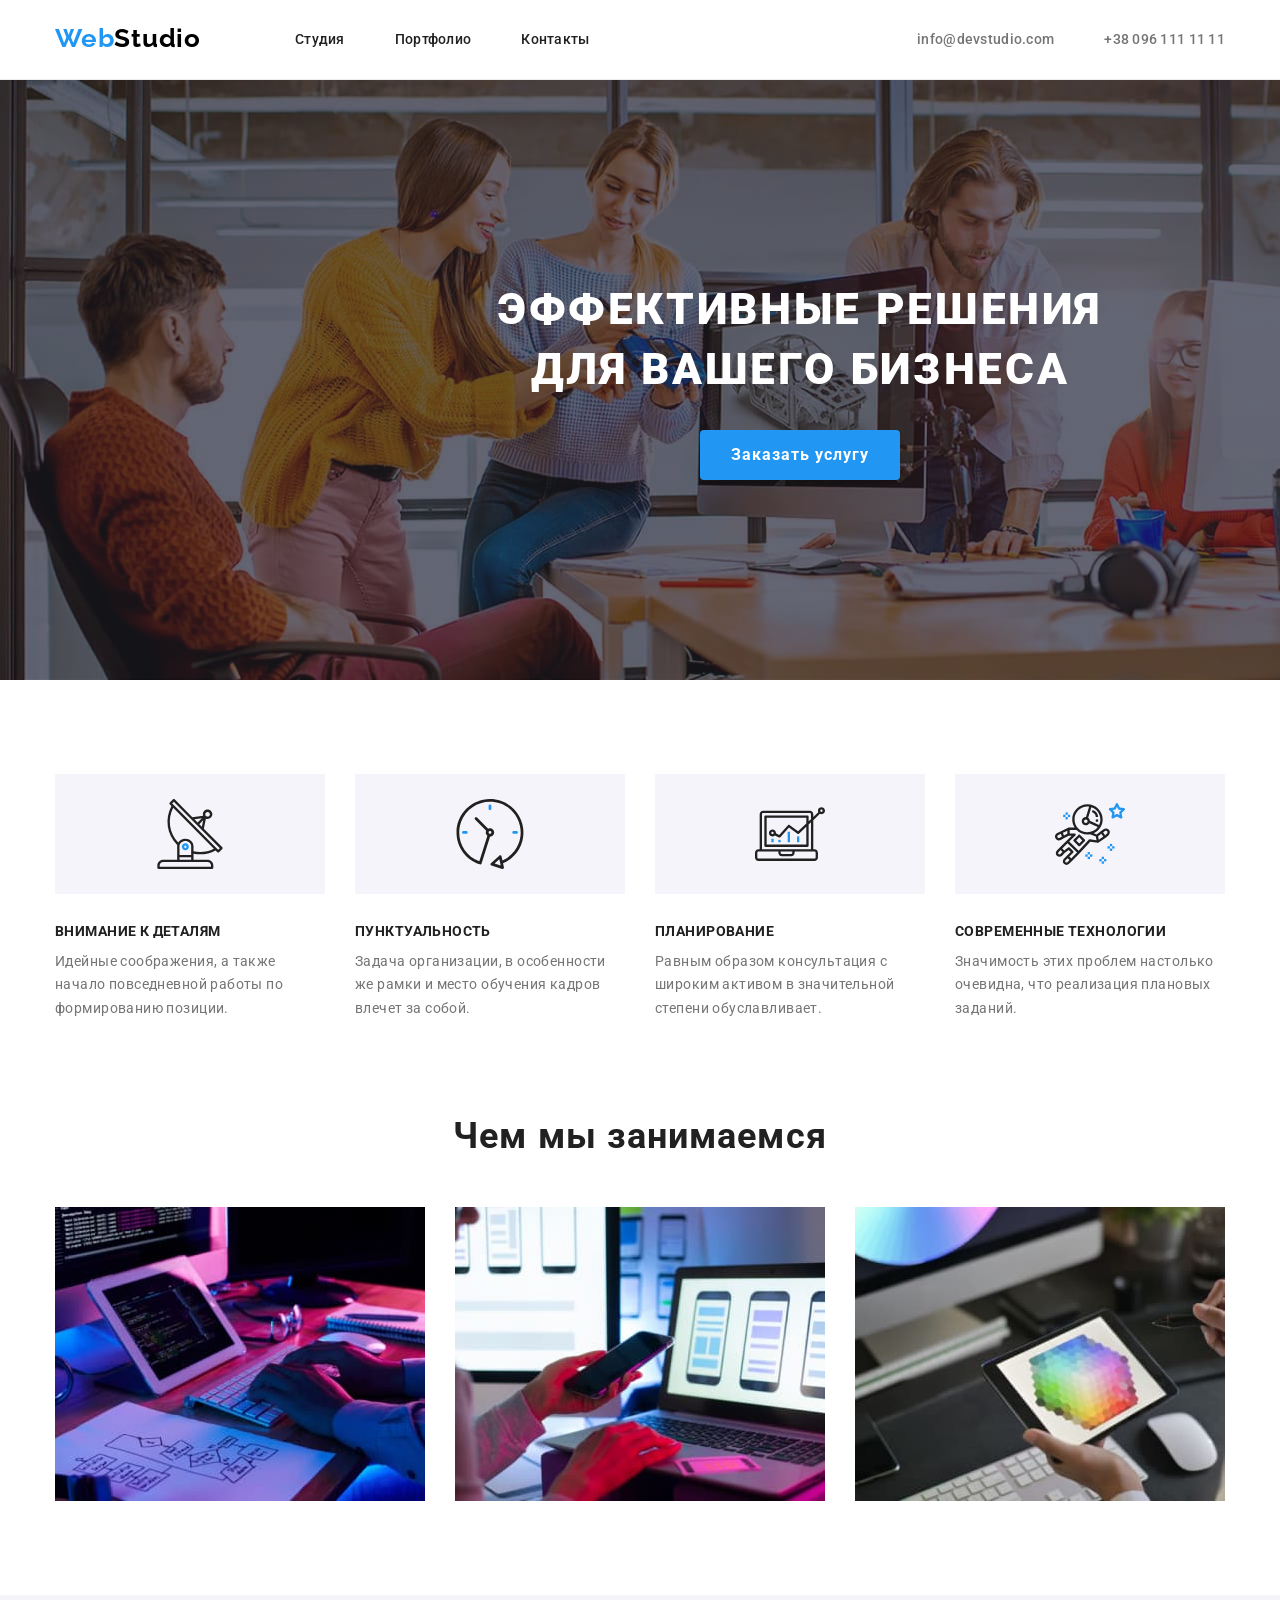
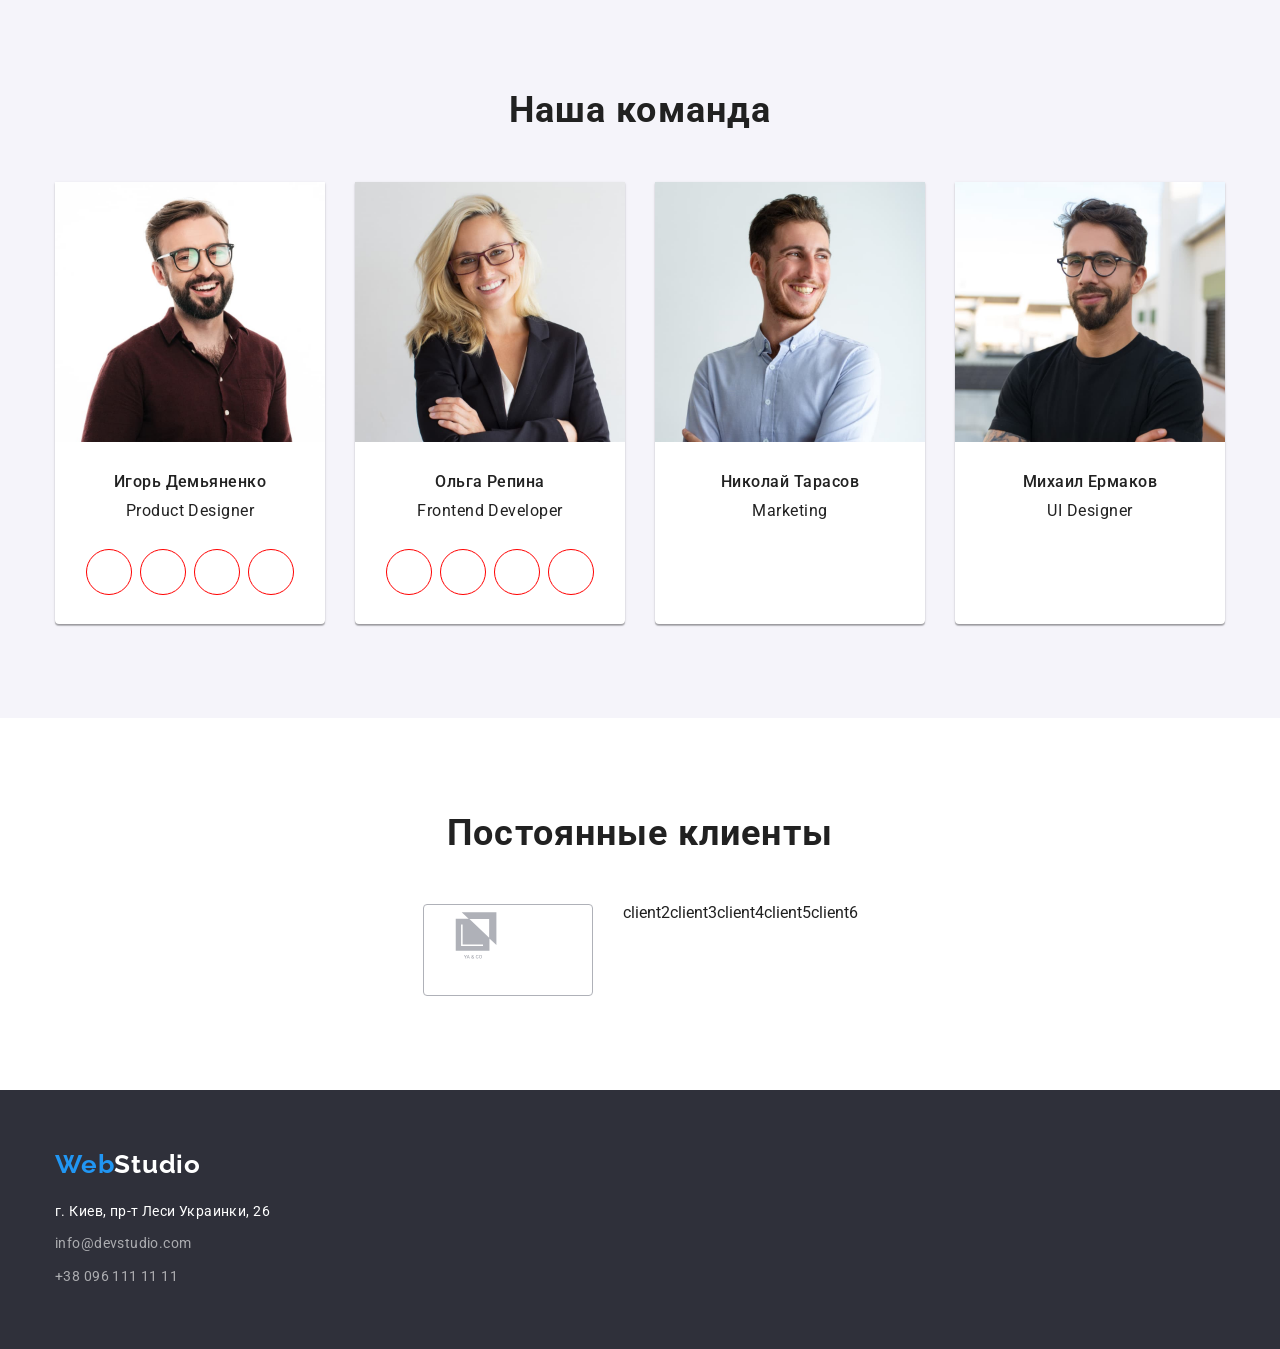
==== index.html @ 54ee1e69 "Спрайт" ====
<!DOCTYPE html>
<html lang="ru">
<head>
    <meta charset="UTF-8">
    <meta http-equiv="X-UA-Compatible" content="IE=edge">
    <meta name="viewport" content="width=device-width, initial-scale=1.0">
    <link rel="preconnect" href="https://fonts.googleapis.com">
    <link rel="preconnect" href="https://fonts.gstatic.com" crossorigin>
    <link href="https://fonts.googleapis.com/css2?family=Raleway:wght@700&family=Roboto:wght@400;500;700;900&display=swap" rel="stylesheet">
    <link rel="stylesheet" href="https://cdnjs.cloudflare.com/ajax/libs/modern-normalize/1.1.0/modern-normalize.min.css" integrity="sha512-wpPYUAdjBVSE4KJnH1VR1HeZfpl1ub8YT/NKx4PuQ5NmX2tKuGu6U/JRp5y+Y8XG2tV+wKQpNHVUX03MfMFn9Q==" crossorigin="anonymous" referrerpolicy="no-referrer" />
    <link rel="stylesheet" href="./css/styles.css">
    <title>WebStudio</title>
</head>
<body>
    <header class="header">
        <div class="container">
            <a href="./index.html" class="logo"> <span class="accent">Web</span>Studio</a>
            <!-- Навигация -->
            <nav class="nav">
                <ul class="nav-list list">
                    <li class="nav-item"><a class="nav-link" href="./index.html">Студия</a></li>
                    <li class="nav-item"><a class="nav-link" href="./portfolio.html">Портфолио</a></li>
                    <li class="nav-item"><a class="nav-link" href="">Контакты</a></li>
                </ul>
            </nav>
            <!-- Контакты -->
            <ul class="contacts list">
                <li class="contacts-item link"><a class="contacts-link" href="mailto:info@devstudio.com">info@devstudio.com</a></li>
                <li class="contacts-item link"><a class="contacts-link" href="tel:+380961111111">+38 096 111 11 11</a></li>
            </ul>
        </div>
    </header>

    <main class="main">
        <section class="hero">
            <div class="container">
                <h1 class="hero-title">Эффективные решения для вашего бизнеса</h1>
                <button class="hero-button" type="button">Заказать услугу</button>
            </div>
        </section>

        <section class="advantage">
            <div class="container ">            
                <!-- скрытый заголовок -->
                <h2 class="visually-hidden">Наши преимущества</h2>
                <ul class="advantage-list list">
                    <li class="advantage-item icon-antenna">
                        <h3 class="advantage-heading">Внимание к деталям</h3>
                        <p class="advantage-text">Идейные соображения, а также начало повседневной работы по формированию позиции.</p>
                    </li>
                    <li class="advantage-item icon-clock">
                        <h3 class="advantage-heading">Пунктуальность</h3>
                        <p class="advantage-text">Задача организации, в особенности же рамки и место обучения кадров влечет за собой.</p>
                    </li>
                    <li class="advantage-item icon-diagram">
                        <h3 class="advantage-heading">Планирование</h3>
                        <p class="advantage-text">Равным образом консультация с широким активом в значительной степени обуславливает.</p>
                    </li>
                    <li class="advantage-item icon-astronaut">
                        <h3 class="advantage-heading">Современные технологии</h3>
                        <p class="advantage-text">Значимость этих проблем настолько очевидна, что реализация плановых заданий.</p>
                    </li>
                </ul>
            </div>
        </section>
        
        <section class="foto">
            <div class="container">
                <h2 class="foto-title">Чем мы занимаемся</h2>
                <ul class="foto-list list">
                    <li class="foto-item"><img class="foto-image" src="./images/image1.jpg" alt="Работа за макбуком" width="370"></li>
                    <li class="foto-item"><img class="foto-image" src="./images/image2.jpg" alt="Работа за ноутом и смартфоном" width="370"></li>
                    <li class="foto-item"><img class="foto-image" src="./images/image3.jpg" alt="Планшет с палитрой цветов" width="370"></li>
                </ul>
            </div>
        </section>

        <section class="team">
            <div class="container">
                <h2 class="team-title">Наша команда</h2>
                <ul class="team-list list">
                    <li class="team-member">
                        <img class="team-image" src="./images/photo1.jpg" alt="Игорь Демьяненко" width="270">
                        <div class="team-info">
                            <p class="team-name">Игорь Демьяненко</p>
                            <p class="team-position" lang="en">Product Designer</p>
                        </div>
                        <ul class="team-soc-list list">
                            <li class="team-soc-item"><a class="team-soc-link" href=""></a></li>
                            <li class="team-soc-item"><a class="team-soc-link" href=""></a></li>
                            <li class="team-soc-item"><a class="team-soc-link" href=""></a></li>
                            <li class="team-soc-item"><a class="team-soc-link" href=""></a></li>
                        </ul>
                    </li>
                    <li class="team-member">
                        <img class="team-image" src="./images/photo2.jpg" alt="Ольга Репина" width="270">
                        <div class="team-info">
                            <p class="team-name">Ольга Репина</p>
                            <p class="team-position" lang="en">Frontend Developer</p>
                        </div>
                        <ul class="team-soc-list list">
                            <li class="team-soc-item"><a class="team-soc-link" href=""></a></li>
                            <li class="team-soc-item"><a class="team-soc-link" href=""></a></li>
                            <li class="team-soc-item"><a class="team-soc-link" href=""></a></li>
                            <li class="team-soc-item"><a class="team-soc-link" href=""></a></li>
                        </ul>
                    </li>
                    <li class="team-member">
                        <img class="team-image" src="./images/photo3.jpg" alt="Николай Тарасов" width="270">
                        <div class="team-info">
                            <p class="team-name">Николай Тарасов</p>
                            <p class="team-position" lang="en">Marketing</p>
                        </div>
                    </li>
                    <li class="team-member">
                        <img class="team-image" src="./images/photo4.jpg" alt="Михаил Ермаков" width="270">
                        <div class="team-info">
                            <p class="team-name">Михаил Ермаков</p>
                            <p class="team-position" lang="en">UI Designer</p>
                        </div>
                    </li>
                </ul>
            </div>
        </section>

        <section class="clients">
            <div class="container">
                <h2 class="clients-title">Постоянные клиенты</h2>
                <ul class="clients-list list">
                    <li class="clients-item"><a class="clients-link" href=""> 
                        <svg class="clients-logo" width="106" height="60"> 
                            <use href="./images/symbol-defs.svg#icon-client1_logo">

                            </use>
                        </svg>
                    </a></li>
                    <li>client2</li>
                    <li>client3</li>
                    <li>client4</li>
                    <li>client5</li>
                    <li>client6</li>
                </ul>
            </div>
        </section>
    </main>

    <footer class="footer">
        <div class="container">
            <a class="footer-logo" href="./index.html" ><span class="accent">Web</span>Studio</a>
            <address class="address">г. Киев, пр-т Леси Украинки, 26</address>
            <ul class="footer-contacts list">
                <li class="footer-contacts-item"><a class="footer-contacts-link" href="mailto:info@devstudio.com">info@devstudio.com</a></li>
                <li class="footer-contacts-item"><a class="footer-contacts-link" href="tel:+380961111111">+38 096 111 11 11</a></li>
            </ul>
        </div>
    </footer>
</body>
</html>
---- css/styles.css ----
:root {
    --basic-bgc: #FFFFFF;
    --dark-bgc: #2F303A;
    --second-bgc: #F5F4FA;
    --text-color: #212121;
    --second-text-color: #757575;
    --color-button: #2196F3;
    --color-accent:#2196F3;
}

body {
    font-family: 'Roboto', Tahoma, sans-serif;
    color: var(--text-color);
    background-color: var(--basic-bgc);
}

p, h1, h2, h3, h4, h5,h6 {
    margin: 0;
}

ul, ol {
    padding-left: 0;
    margin: 0;
}

button {
    cursor: pointer;
    border: none; 
    outline: none;
}

img {
    display: block;
}

.visually-hidden {
    position: absolute;
    white-space: nowrap;
    width: 1px;
    height: 1px;
    overflow: hidden;
    border: 0;
    padding: 0;
    clip: rect(0 0 0 0);
    clip-path: inset(50%);
    margin: -1px;
}

.container {
    width: 1200px;
    padding-left: 15px;
    padding-right: 15px;
    margin: 0 auto;
}

/* ------------------------HEADER--------------------------------- */

.header {
    padding-top: 24px;
    padding-bottom: 25px;
    border-bottom: solid 1px #ECECEC ;
}
.header .container {
    display: flex;
    align-items: center;
}

.logo {
    text-decoration: none;
    color: #000000;
    font-family: 'Raleway', Tahoma, sans-serif;
    font-weight: 700;
    font-size: 26px;
    line-height: 1.15;
    letter-spacing: 0.03em;
    margin-right: 94px;
}

.accent {
    color: var(--color-accent);
}

.list  {
    list-style: none;
}

.nav-link:hover, .nav-link:focus, 
.contacts-link:hover, .contacts-link:focus,
.footer-contacts-link:hover, .footer-contacts-link:focus {
    color: var(--color-accent);
}

.nav-link, .contacts-link {
    text-decoration: none;
}

.nav-link {
    color: var(--text-color); 
    font-weight: 500;
    font-size: 14px;
    line-height: 1.14;
    letter-spacing: 0.02em;
}

.nav-list {
    display: flex;
}

.nav-item:not(:last-child) {
    margin-right: 50px;
}

.contacts {
    display: flex;
    margin-right: 0;
    margin-left: auto;
}

.contacts-link {
    color: var(--second-text-color);
    font-weight: 500;
    font-size: 14px;
    line-height: 1.14;
    letter-spacing: 0.02em;
}

.contacts-item:first-child {
    margin-right: 50px;
}

/* ------------------------HERO------------------------------- */

.hero {
    background-color: var(--dark-bgc);
    padding-top: 200px;
    padding-bottom: 200px;
    background-image: 
    linear-gradient(rgba(47, 48, 58, 0.4), rgba(47, 48, 58, 0.4)), 
    url(../images/hero_bgimg.jpg);
    background-repeat: no-repeat;
    background-size: cover;
    min-width: 1600px;
    background-position: center;
}


.hero-title {
    color: #FFFFFF;
    font-weight: 900;
    font-size: 44px;
    line-height: 1.36;
    text-align: center;
    width: 696px;
    letter-spacing: 0.06em;
    text-transform: uppercase;
    margin-bottom: 30px;
    margin-left: auto;
    margin-right: auto;
}

.hero-button { 
    color: #FFFFFF;
    background-color: var(--color-button);
    font-family: inherit;
    font-style: normal;
    font-weight: 700;
    font-size: 16px;
    line-height: 1.88;
    display: flex;
    align-items: center;
    text-align: center;
    justify-content: center;
    letter-spacing: 0.06em;
    cursor: pointer;
    margin: 0 auto;
    box-shadow: 0px 4px 4px rgba(0, 0, 0, 0.15);
    border-radius: 4px;
    min-width: 200px;
    height: 50px;
} 

/* ------------------------ADVANTAGE------------------------------- */

.advantage {
    padding-top: 94px;
}

.advantage-list {display: flex;}

.advantage-item:not(:last-child) {
    margin-right: 30px;
}

.advantage-item{
    width: 270px;
}

.advantage-item::before {
    display: block;
    content: "";
    height: 120px;
    background-color: var(--second-bgc);
    background-repeat: no-repeat;
    background-position: center;

}

.icon-antenna::before{
    background-image: url('../images/icon1_antenna.svg');
}

.icon-clock::before{
    background-image: url('../images/icon2_clock.svg');
}

.icon-diagram::before{
    background-image: url('../images/icon3_diagram.svg');
}

.icon-astronaut::before{
    background-image: url('../images/icon4_astronaut.svg');
}

.advantage-heading {
    text-transform: uppercase;
    font-size: 14px;
    line-height: 1.14;
    letter-spacing: 0.03em;
    text-transform: uppercase;
    margin-bottom: 10px;
    margin-top: 30px;
}

.advantage-text {
    color: var(--second-text-color);
    font-size: 14px;
    line-height: 1.71;
    letter-spacing: 0.03em;
}

/* ------------------------FOTO------------------------------- */

.foto {
    padding-top: 94px;
    padding-bottom: 94px;
}

.foto-title {
    font-size: 36px;
    line-height: 1.17;
    text-align: center;
    letter-spacing: 0.03em;
    margin-bottom: 50px;
}

.foto-list {
    display: flex;
    justify-content: space-between;
}


/* ------------------------TEAM------------------------------- */

.team {
    background-color: var(--second-bgc);
    padding-top: 94px;
    padding-bottom: 94px;
}

.team-list {
    display: flex;
    margin-left: -30px;
    /* justify-content: space-between; */
}

.team-member {
    background-color: var(--basic-bgc);
    flex-basis: calc(100% / 4 - 30px);
    margin-left: 30px;
    box-shadow: 0px 1px 3px rgba(0, 0, 0, 0.12), 
    0px 1px 1px rgba(0, 0, 0, 0.14), 
    0px 2px 1px rgba(0, 0, 0, 0.2);
    border-radius: 0px 0px 4px 4px;

}

.team-title {
    font-size: 36px;
    line-height: 1.17;
    text-align: center;
    letter-spacing: 0.03em;
    margin-bottom: 50px;
}

.team-info {
    padding-top: 30px;
    padding-bottom: 30px;
}

.team-name {
    font-weight: 500;
    font-size: 16px;
    line-height: 1.19;
    text-align: center;
    letter-spacing: 0.03em;
    margin-bottom: 10px;
}

.team-position {
    font-size: 16px;
    line-height: 1.19;
    text-align: center;
    letter-spacing: 0.03em;
}
.team-soc-list {
    display: flex;
    justify-content: center;
    margin-bottom: 30px;
}

.team-soc-item:not(:last-child) {
    margin-right: 10px;
}

.team-soc-link{
    width: 44px;
    height: 44px;
    background-color: var(--basic-bgc);
    border-radius: 50%;
    display: block;
    outline: 1px solid red;
}


/* --------------------------CLIENTS------------------------- */

.clients{
    padding-top: 94px;
    padding-bottom: 94px;
}

.clients-title{
    color: var(--text-color);
    font-size: 36px;
    line-height: 1.17;
    text-align: center;
    letter-spacing: 0.03em;
    margin-bottom: 50px;
}

.clients-list{
    display: flex;
    justify-content: center;
}

.clients-link{
    width: 170px;
    height: 92px;
    border: 1px solid #AFB1B8;
    box-sizing: border-box;
    border-radius: 4px;
    display: block;
}

.clients-item:not(:last-child) {
    margin-right: 30px;
}

/* ------------------------FOOTER------------------------------- */

.footer-logo {
    text-decoration: none;
    color: #FFFFFF;
    font-family: 'Raleway', Tahoma, sans-serif;
    font-weight: 700;
    font-size: 26px;
    line-height: 1.15;
    letter-spacing: 0.03em;
}

.footer {
    background-color: var(--dark-bgc);
    padding-top: 60px;
    padding-bottom: 60px;
}

.address {
    color: #FFFFFF;
    font-style: normal;
    font-weight: 400;
    font-size: 14px;
    line-height: 1.7;
    letter-spacing: 0.03em;
    margin-top: 20px;
}
    
.footer-contacts-link {
    color: rgba(255, 255, 255, 0.6);
    text-decoration: none;
    font-weight: 400;
    font-size: 14px;
    line-height: 1.71;
    letter-spacing: 0.03em;
}

.footer-contacts-item {
    margin-top: 9px;
}


/* ------------------------PORTFOLIO------------------------------- */


.portfolio {
    padding-top: 94px;
    padding-bottom: 94px;
}

.button-item:not(:last-child) {
    margin-right: 8px;
}

.button {
    display: flex;
    justify-content: center;
    margin-bottom: 50px;
}

.btn {
    color: var(--text-color);
    background-color: var(--second-bgc);
    font-family: inherit;
    font-style: normal;
    font-weight: 500;
    font-size: 16px;
    line-height: 1.62;
    text-align: center;
    letter-spacing: 0.03em;
    cursor: pointer;
    border-radius: 4px;
    padding: 6px 22px;
}

.btn:hover, .btn:focus {
    color: #FFFFFF;
    background-color: var(--color-button);
}

.portfolio-list{
    display: flex;
    flex-wrap: wrap;
    margin-left: -30px;
    margin-bottom: -30px;
}

.portfolio-item {
    flex-basis: calc(100% / n -30px);
    margin-left: 30px;
    margin-bottom: 30px;
}

.portfolio-item:hover, .portfolio-item:focus{
    box-shadow: 0px 1px 1px rgba(0, 0, 0, 0.12), 
    0px 4px 4px rgba(0, 0, 0, 0.06), 
    1px 4px 6px rgba(0, 0, 0, 0.16);
    cursor: pointer;
}

.portfolio-text{
    border: 1px solid #EEEEEE;
    padding: 20px 24px;
}

.portfolio-top-text {
    font-weight: 700;
    font-size: 18px;
    line-height: 2;
    letter-spacing: 0.06em;
    margin-bottom: 4px;
}

.portfolio-bottom-text {
    color: var(--second-text-color);
    font-size: 16px;
    line-height: 1.88;
    letter-spacing: 0.03em;
}
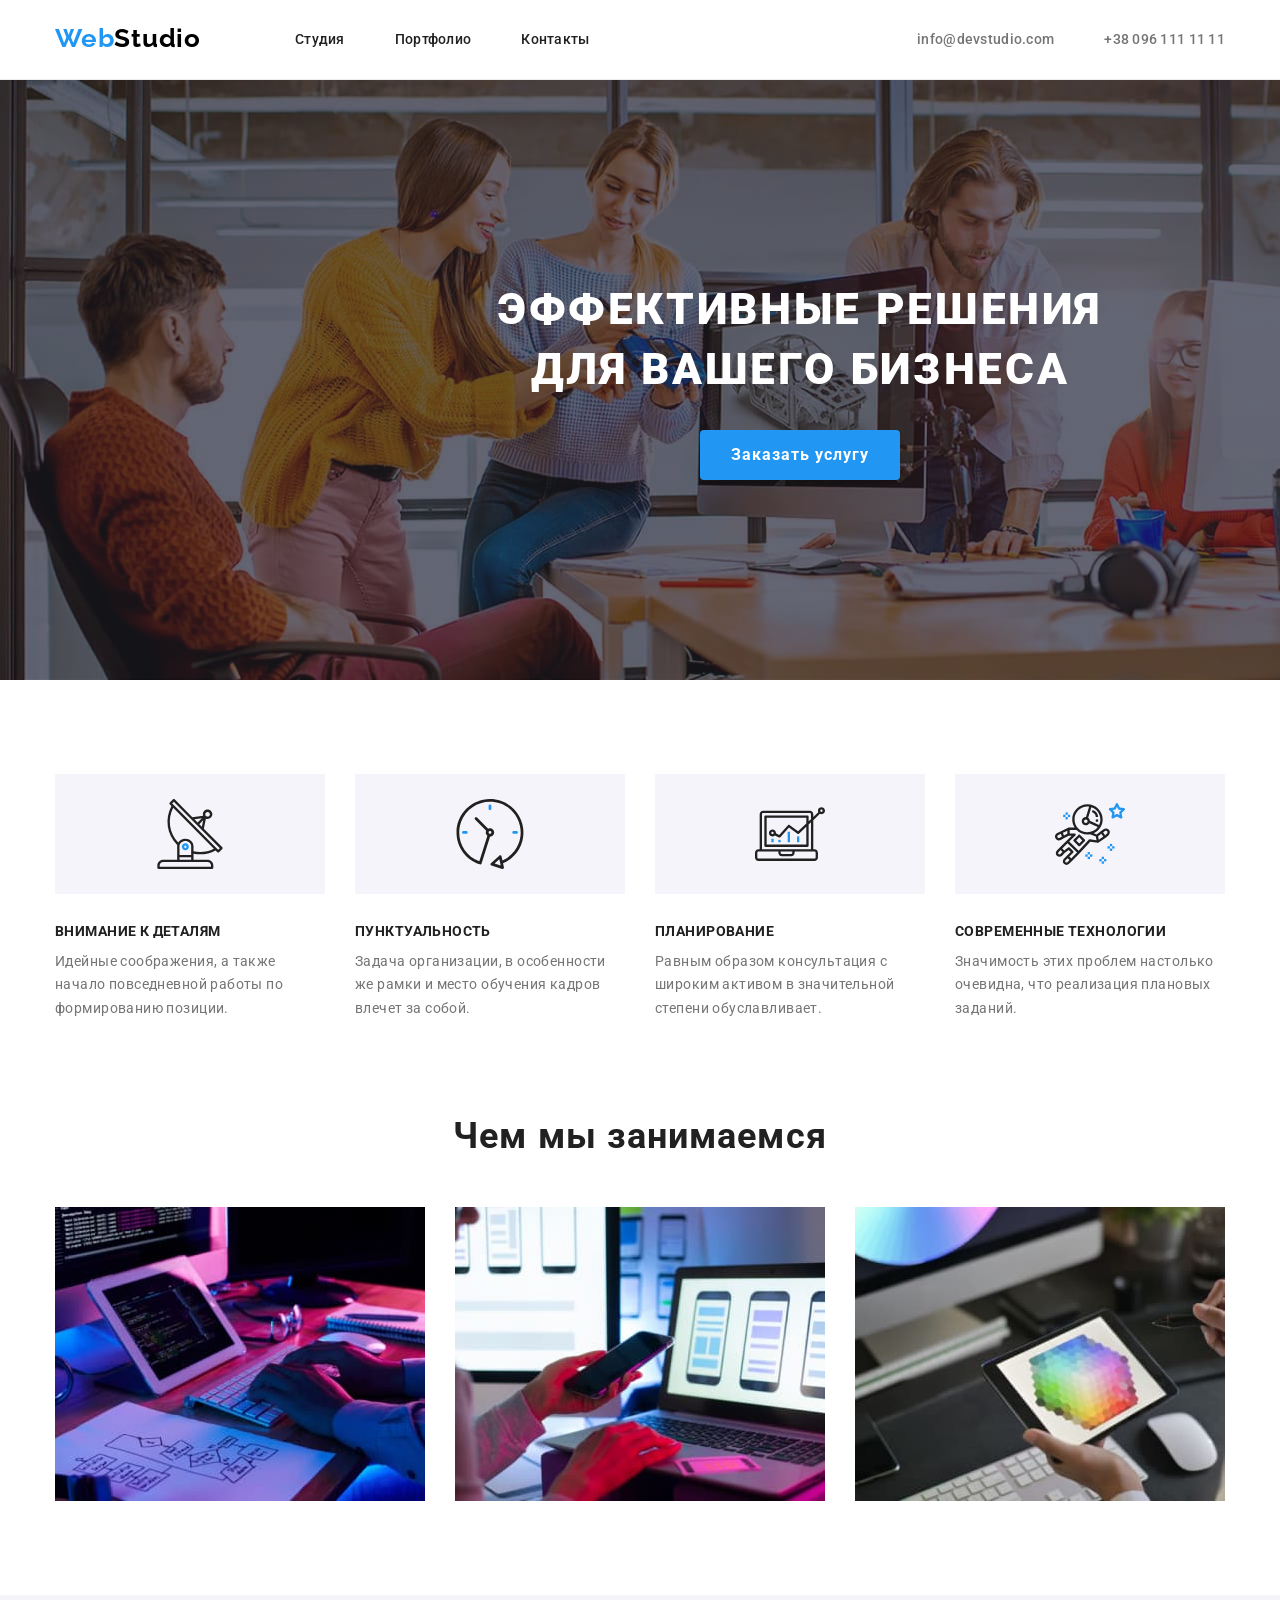
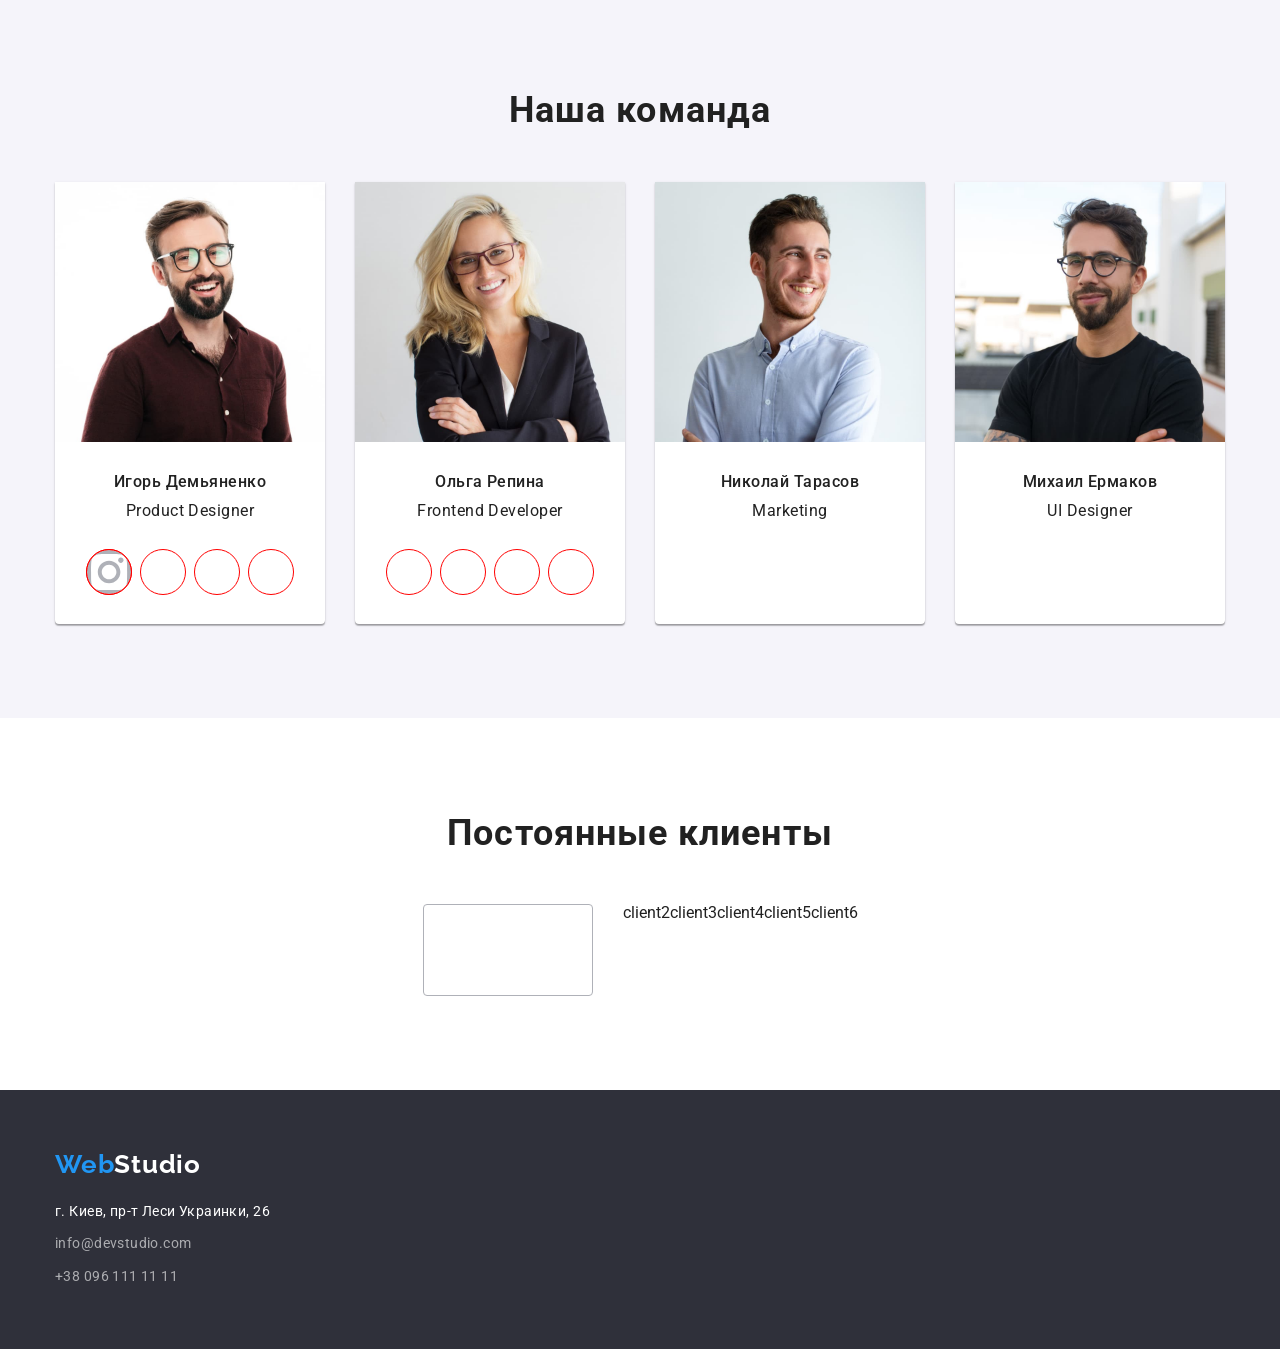
==== commit 0af85bc0: "Спрайт" ====
--- a/index.html
+++ b/index.html
@@ -86,7 +86,11 @@
                             <p class="team-position" lang="en">Product Designer</p>
                         </div>
                         <ul class="team-soc-list list">
-                            <li class="team-soc-item"><a class="team-soc-link" href=""></a></li>
+                            <li class="team-soc-item"><a class="team-soc-link" href="">
+                                <svg class="team-soc-link" widht="20" height="20">
+                                    <use href="./images/symbol-defs.svg#icon-instagram-1"></use>
+                                </svg>
+                            </a></li>
                             <li class="team-soc-item"><a class="team-soc-link" href=""></a></li>
                             <li class="team-soc-item"><a class="team-soc-link" href=""></a></li>
                             <li class="team-soc-item"><a class="team-soc-link" href=""></a></li>
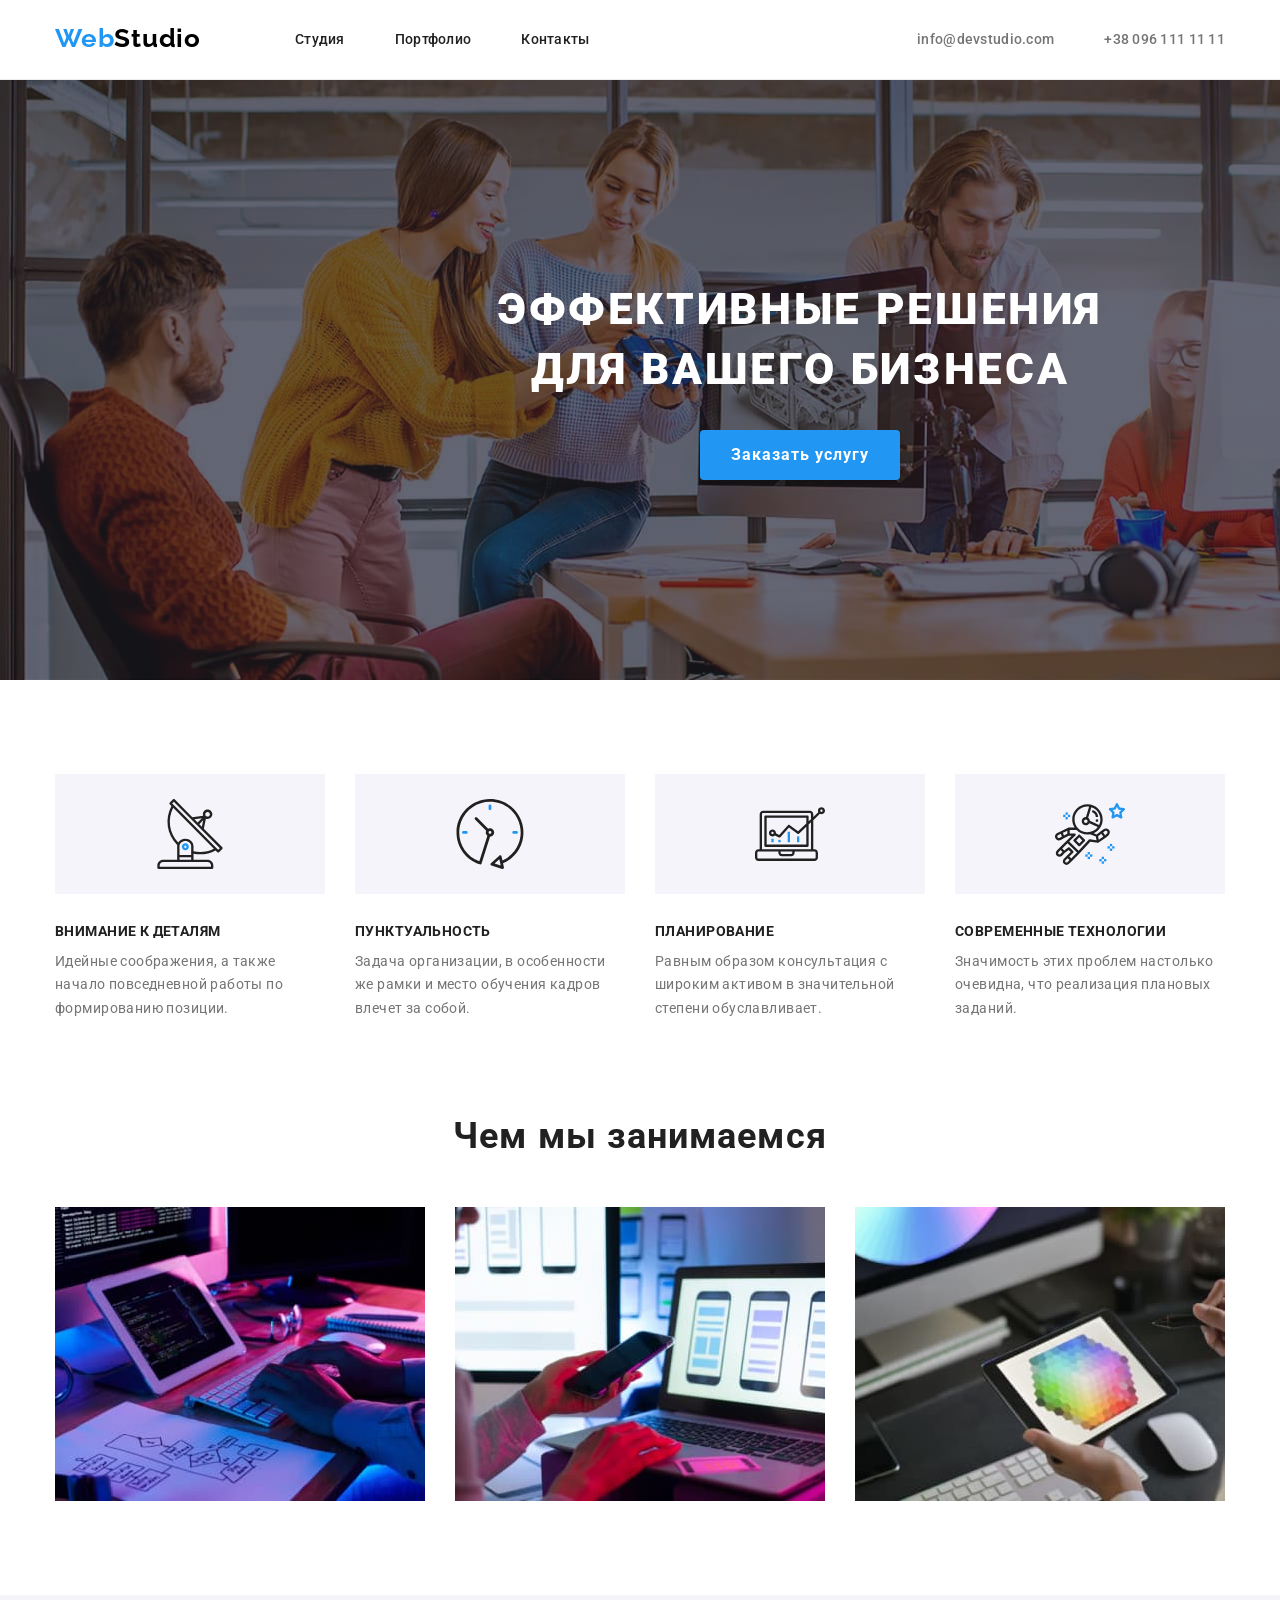
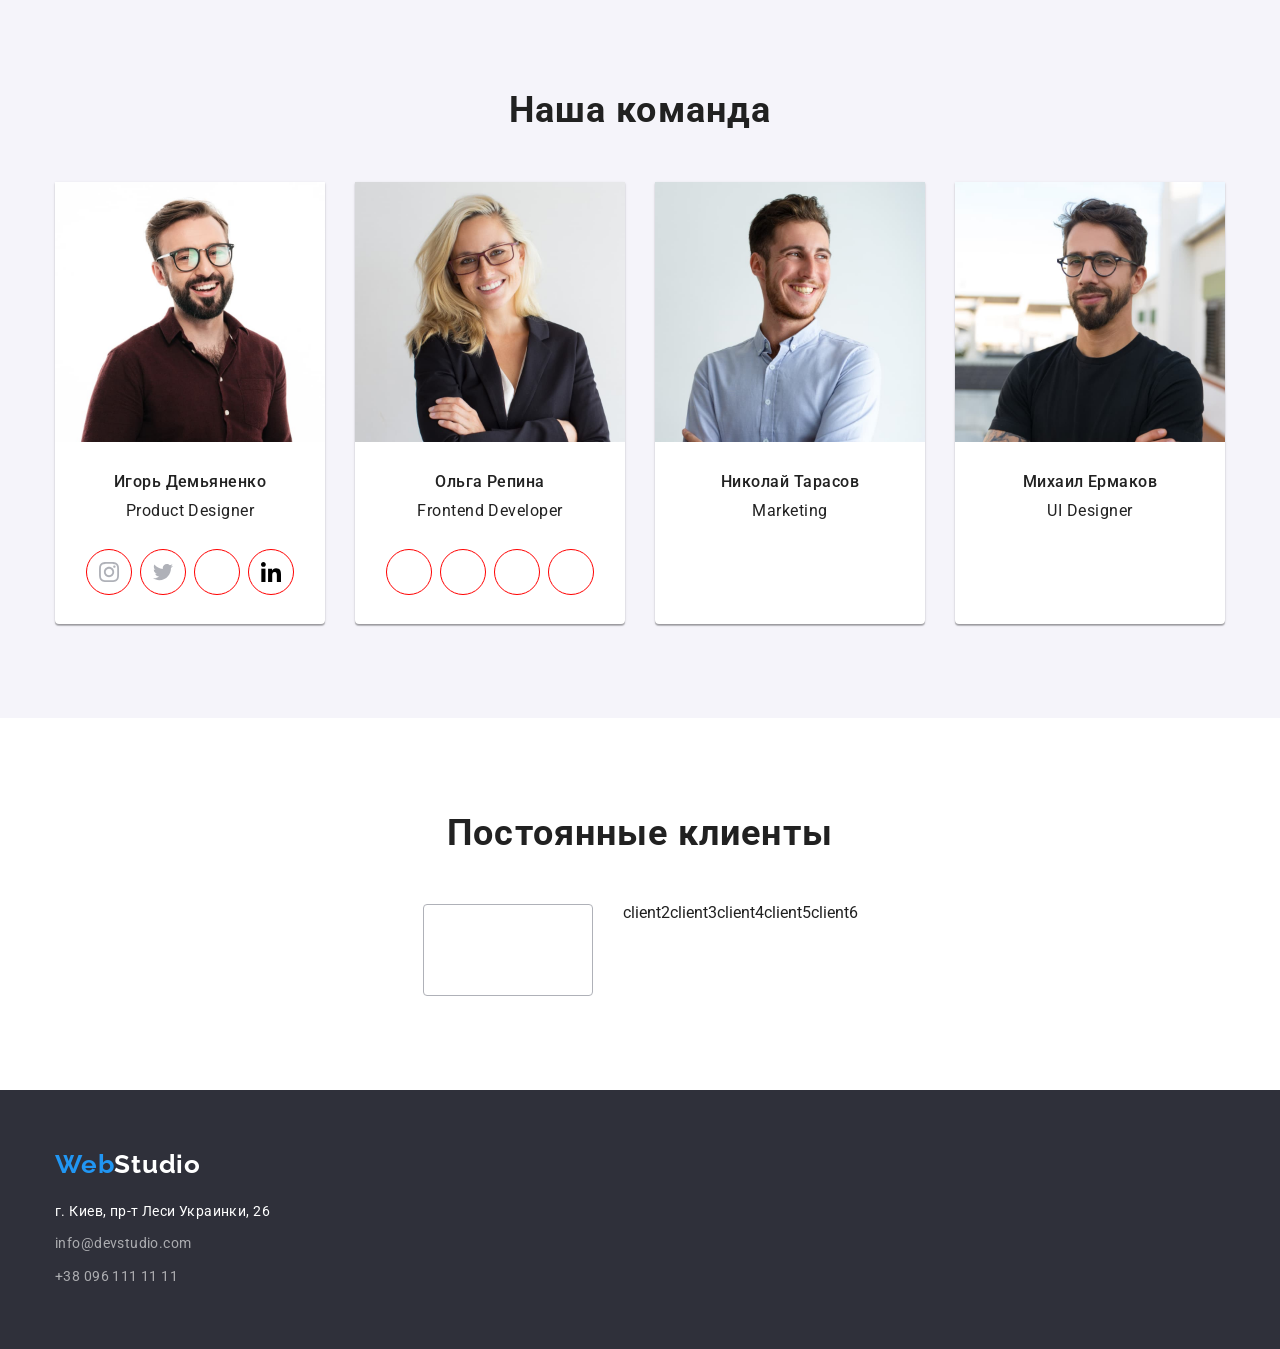
==== commit b3defcbb: "Спрайти для команди" ====
--- a/index.html
+++ b/index.html
@@ -87,13 +87,25 @@
                         </div>
                         <ul class="team-soc-list list">
                             <li class="team-soc-item"><a class="team-soc-link" href="">
-                                <svg class="team-soc-link" widht="20" height="20">
+                                <svg widht="20" height="20">
                                     <use href="./images/symbol-defs.svg#icon-instagram-1"></use>
                                 </svg>
                             </a></li>
-                            <li class="team-soc-item"><a class="team-soc-link" href=""></a></li>
-                            <li class="team-soc-item"><a class="team-soc-link" href=""></a></li>
-                            <li class="team-soc-item"><a class="team-soc-link" href=""></a></li>
+                            <li class="team-soc-item"><a class="team-soc-link" href="">
+                                <svg widht="20" height="20">
+                                    <use href="./images/symbol-defs.svg#icon-twitter-1"></use>
+                                </svg>
+                            </a></li>
+                            <li class="team-soc-item"><a class="team-soc-link" href="">
+                                <svg widht="20" height="20">
+                                    <use href="./images/symbol-defs.svg#facebook-1"></use>
+                                </svg>
+                            </a></li>
+                            <li class="team-soc-item"><a class="team-soc-link" href="">
+                                <svg widht="20" height="20">
+                                    <use href="./images/symbol-defs.svg#icon-linkedin-1"></use>
+                                </svg>
+                            </a></li>
                         </ul>
                     </li>
                     <li class="team-member">
--- a/css/styles.css
+++ b/css/styles.css
@@ -327,8 +327,9 @@
     height: 44px;
     background-color: var(--basic-bgc);
     border-radius: 50%;
-    display: block;
+    display: flex;
     outline: 1px solid red;
+    align-items: center;
 }
 
 
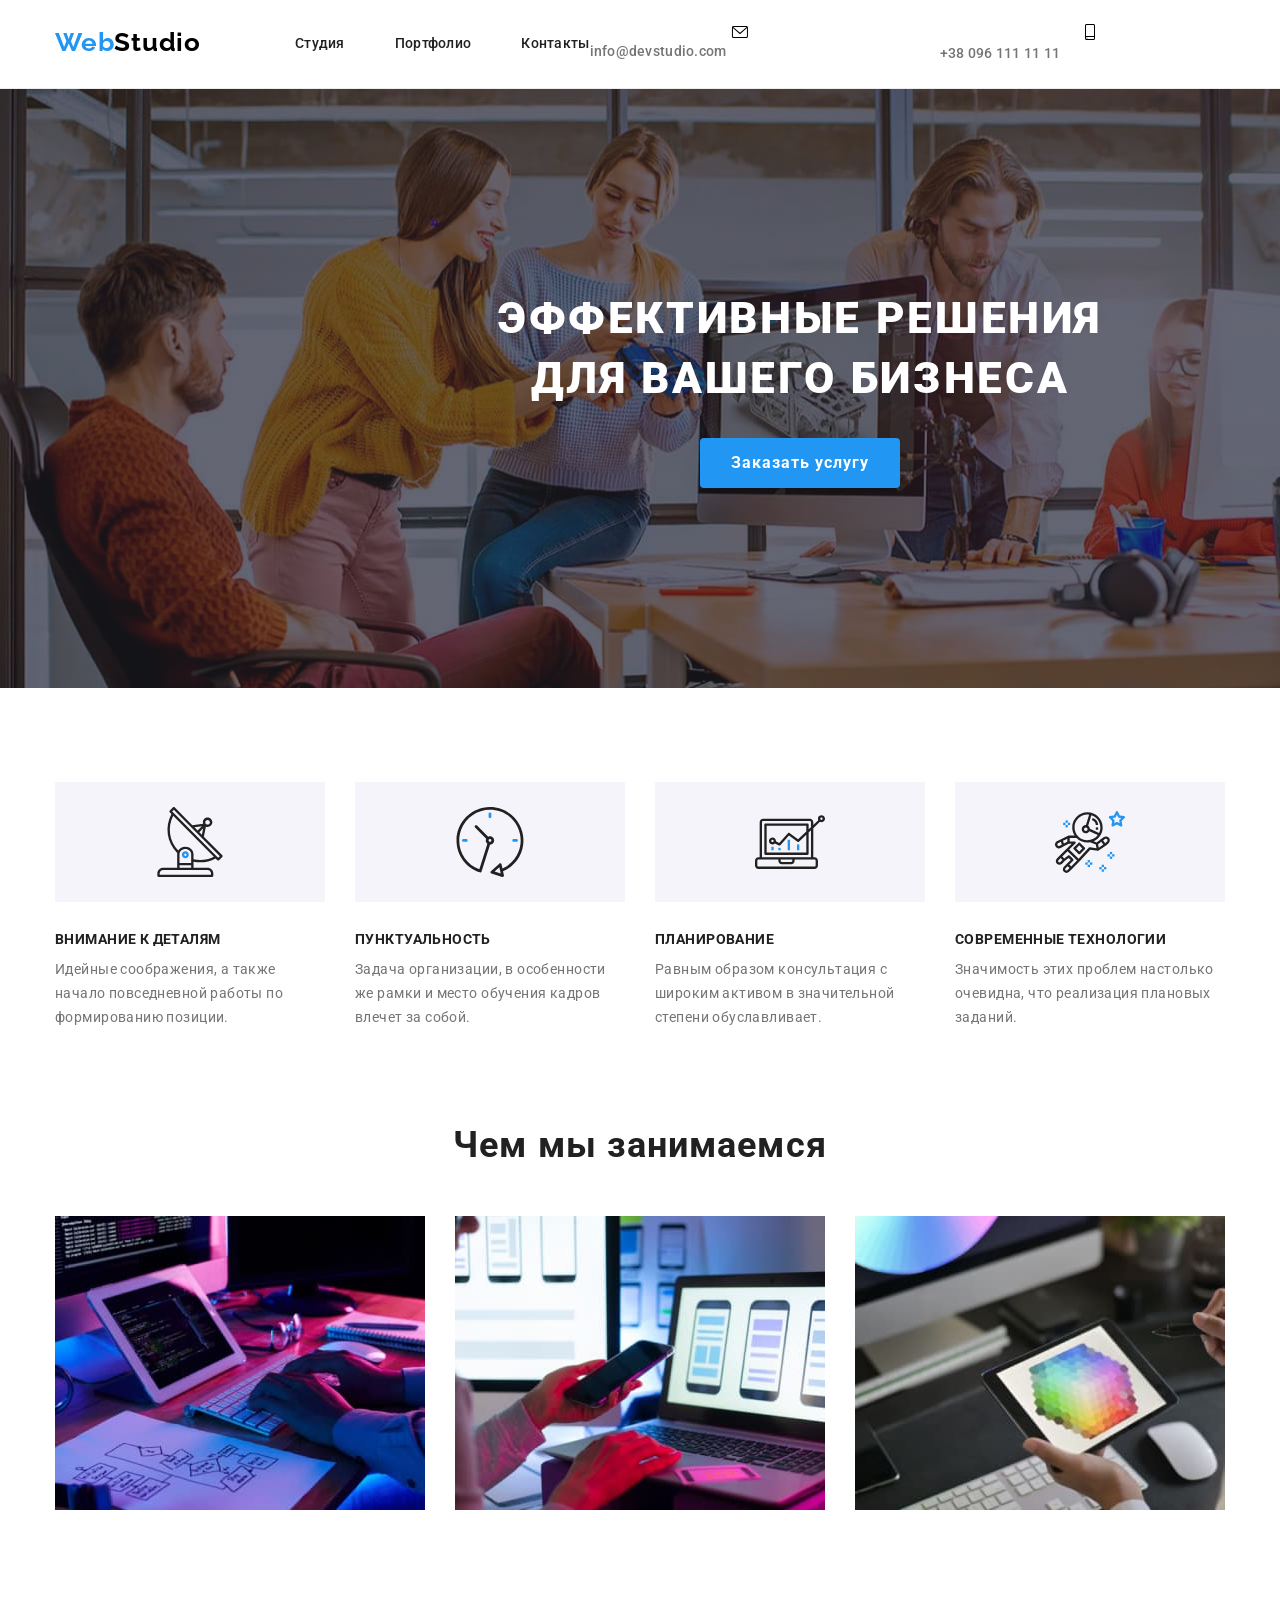
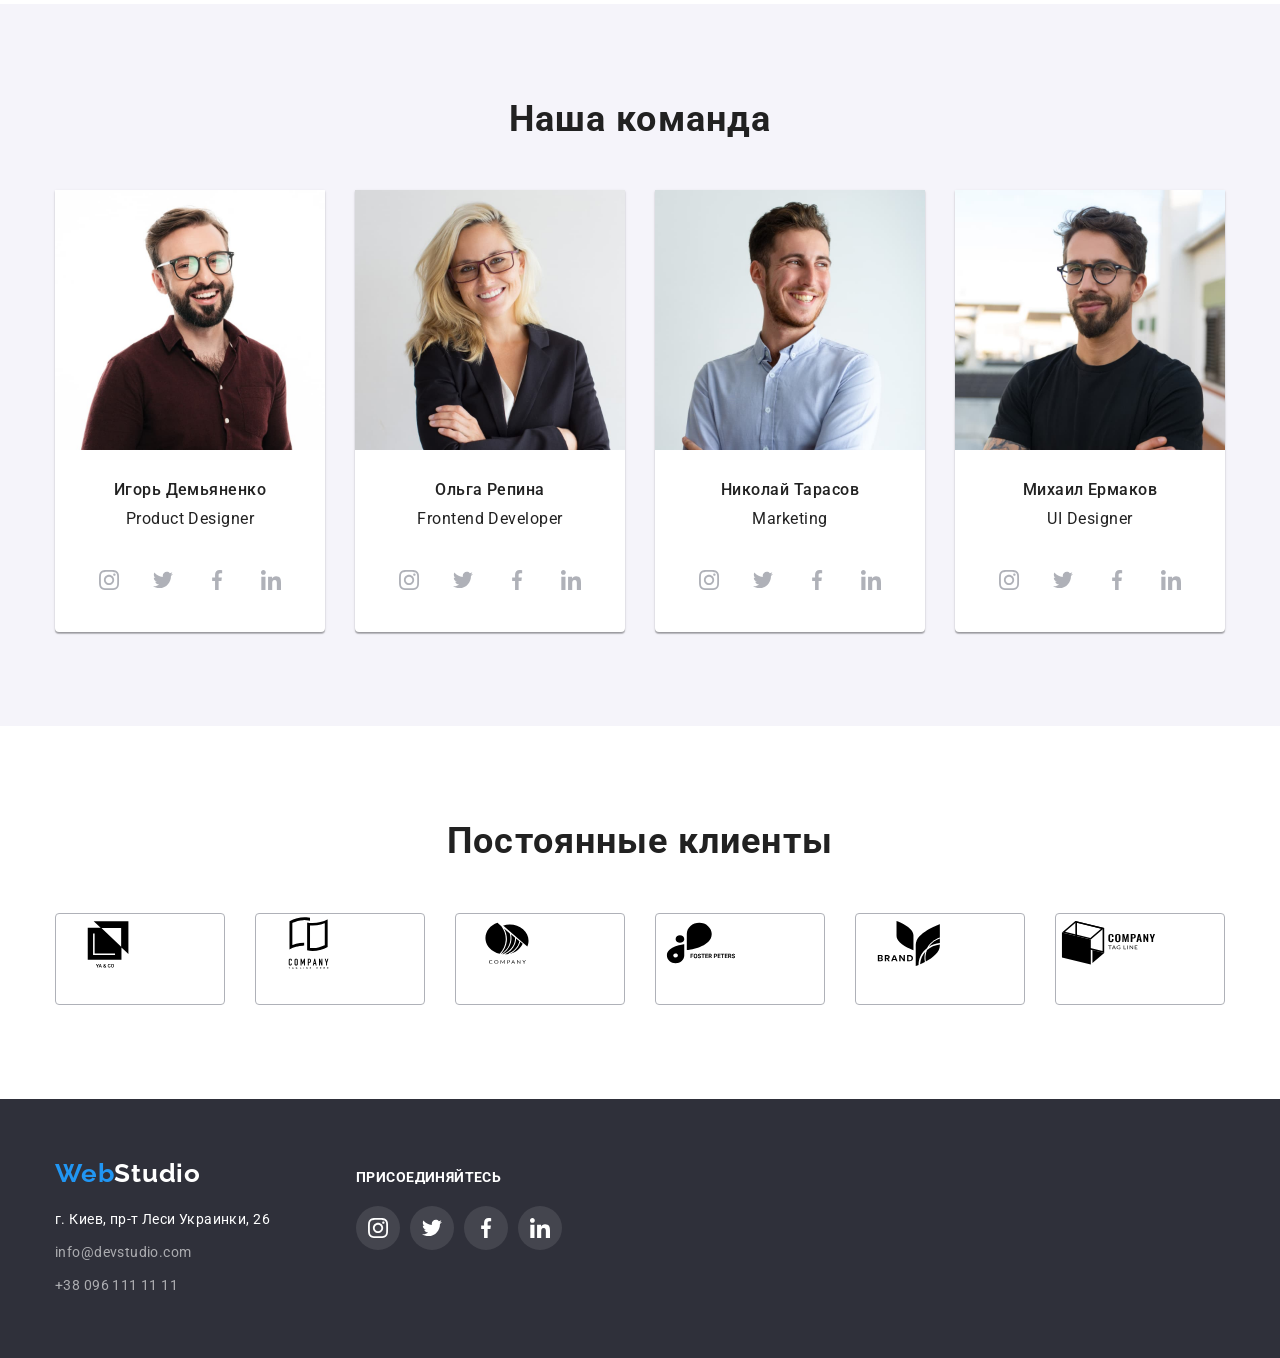
==== commit ebfd265d: "спрайты проба" ====
--- a/index.html
+++ b/index.html
@@ -25,8 +25,16 @@
             </nav>
             <!-- Контакты -->
             <ul class="contacts list">
-                <li class="contacts-item link"><a class="contacts-link" href="mailto:info@devstudio.com">info@devstudio.com</a></li>
-                <li class="contacts-item link"><a class="contacts-link" href="tel:+380961111111">+38 096 111 11 11</a></li>
+                <li class="contacts-item link"><a class="contacts-link" href="mailto:info@devstudio.com">
+                    <svg class="contacts-icon" widht="16" height="12">
+                        <use href="./images/symbol-defs.svg#icon-email"></use>
+                    </svg>
+                    info@devstudio.com</a></li>
+                <li class="contacts-item link"><a class="contacts-link" href="tel:+380961111111">
+                    <svg class="contacts-icon" widht="10" height="16">
+                        <use href="./images/symbol-defs.svg#icon-smartphone"></use>
+                    </svg>
+                    +38 096 111 11 11</a></li>
             </ul>
         </div>
     </header>
@@ -87,23 +95,23 @@
                         </div>
                         <ul class="team-soc-list list">
                             <li class="team-soc-item"><a class="team-soc-link" href="">
-                                <svg widht="20" height="20">
-                                    <use href="./images/symbol-defs.svg#icon-instagram-1"></use>
-                                </svg>
-                            </a></li>
-                            <li class="team-soc-item"><a class="team-soc-link" href="">
-                                <svg widht="20" height="20">
-                                    <use href="./images/symbol-defs.svg#icon-twitter-1"></use>
-                                </svg>
-                            </a></li>
-                            <li class="team-soc-item"><a class="team-soc-link" href="">
-                                <svg widht="20" height="20">
-                                    <use href="./images/symbol-defs.svg#facebook-1"></use>
-                                </svg>
-                            </a></li>
-                            <li class="team-soc-item"><a class="team-soc-link" href="">
-                                <svg widht="20" height="20">
-                                    <use href="./images/symbol-defs.svg#icon-linkedin-1"></use>
+                                <svg class="team-soc-logo" widht="20" height="20">
+                                    <use href="./images/symbol-defs.svg#icon-instagram"></use>
+                                </svg>
+                            </a></li>
+                            <li class="team-soc-item"><a class="team-soc-link" href="">
+                                <svg class="team-soc-logo" widht="20" height="20">
+                                    <use href="./images/symbol-defs.svg#icon-twitter"></use>
+                                </svg>
+                            </a></li>
+                            <li class="team-soc-item"><a class="team-soc-link" href="">
+                                <svg class="team-soc-logo" widht="20" height="20">
+                                    <use href="./images/symbol-defs.svg#icon-facebook"></use>
+                                </svg>
+                            </a></li>
+                            <li class="team-soc-item"><a class="team-soc-link" href="">
+                                <svg class="team-soc-logo" widht="20" height="20">
+                                    <use href="./images/symbol-defs.svg#icon-linkedin"></use>
                                 </svg>
                             </a></li>
                         </ul>
@@ -115,10 +123,26 @@
                             <p class="team-position" lang="en">Frontend Developer</p>
                         </div>
                         <ul class="team-soc-list list">
-                            <li class="team-soc-item"><a class="team-soc-link" href=""></a></li>
-                            <li class="team-soc-item"><a class="team-soc-link" href=""></a></li>
-                            <li class="team-soc-item"><a class="team-soc-link" href=""></a></li>
-                            <li class="team-soc-item"><a class="team-soc-link" href=""></a></li>
+                            <li class="team-soc-item"><a class="team-soc-link" href="">
+                                <svg class="team-soc-logo" widht="20" height="20">
+                                    <use href="./images/symbol-defs.svg#icon-instagram"></use>
+                                </svg>
+                            </a></li>
+                            <li class="team-soc-item"><a class="team-soc-link" href="">
+                                <svg class="team-soc-logo" widht="20" height="20">
+                                    <use href="./images/symbol-defs.svg#icon-twitter"></use>
+                                </svg>
+                            </a></li>
+                            <li class="team-soc-item"><a class="team-soc-link" href="">
+                                <svg class="team-soc-logo" widht="20" height="20">
+                                    <use href="./images/symbol-defs.svg#icon-facebook"></use>
+                                </svg>
+                            </a></li>
+                            <li class="team-soc-item"><a class="team-soc-link" href="">
+                                <svg class="team-soc-logo" widht="20" height="20">
+                                    <use href="./images/symbol-defs.svg#icon-linkedin"></use>
+                                </svg>
+                            </a></li>
                         </ul>
                     </li>
                     <li class="team-member">
@@ -127,6 +151,28 @@
                             <p class="team-name">Николай Тарасов</p>
                             <p class="team-position" lang="en">Marketing</p>
                         </div>
+                        <ul class="team-soc-list list">
+                            <li class="team-soc-item"><a class="team-soc-link" href="">
+                                <svg class="team-soc-logo" widht="20" height="20">
+                                    <use href="./images/symbol-defs.svg#icon-instagram"></use>
+                                </svg>
+                            </a></li>
+                            <li class="team-soc-item"><a class="team-soc-link" href="">
+                                <svg class="team-soc-logo" widht="20" height="20">
+                                    <use href="./images/symbol-defs.svg#icon-twitter"></use>
+                                </svg>
+                            </a></li>
+                            <li class="team-soc-item"><a class="team-soc-link" href="">
+                                <svg class="team-soc-logo" widht="20" height="20">
+                                    <use href="./images/symbol-defs.svg#icon-facebook"></use>
+                                </svg>
+                            </a></li>
+                            <li class="team-soc-item"><a class="team-soc-link" href="">
+                                <svg class="team-soc-logo" widht="20" height="20">
+                                    <use href="./images/symbol-defs.svg#icon-linkedin"></use>
+                                </svg>
+                            </a></li>
+                        </ul>
                     </li>
                     <li class="team-member">
                         <img class="team-image" src="./images/photo4.jpg" alt="Михаил Ермаков" width="270">
@@ -134,6 +180,28 @@
                             <p class="team-name">Михаил Ермаков</p>
                             <p class="team-position" lang="en">UI Designer</p>
                         </div>
+                        <ul class="team-soc-list list">
+                            <li class="team-soc-item"><a class="team-soc-link" href="">
+                                <svg class="team-soc-logo" widht="20" height="20">
+                                    <use href="./images/symbol-defs.svg#icon-instagram"></use>
+                                </svg>
+                            </a></li>
+                            <li class="team-soc-item"><a class="team-soc-link" href="">
+                                <svg class="team-soc-logo" widht="20" height="20">
+                                    <use href="./images/symbol-defs.svg#icon-twitter"></use>
+                                </svg>
+                            </a></li>
+                            <li class="team-soc-item"><a class="team-soc-link" href="">
+                                <svg class="team-soc-logo" widht="20" height="20">
+                                    <use href="./images/symbol-defs.svg#icon-facebook"></use>
+                                </svg>
+                            </a></li>
+                            <li class="team-soc-item"><a class="team-soc-link" href="">
+                                <svg class="team-soc-logo" widht="20" height="20">
+                                    <use href="./images/symbol-defs.svg#icon-linkedin"></use>
+                                </svg>
+                            </a></li>
+                        </ul>
                     </li>
                 </ul>
             </div>
@@ -146,29 +214,81 @@
                     <li class="clients-item"><a class="clients-link" href=""> 
                         <svg class="clients-logo" width="106" height="60"> 
                             <use href="./images/symbol-defs.svg#icon-client1_logo">
-
-                            </use>
-                        </svg>
-                    </a></li>
-                    <li>client2</li>
-                    <li>client3</li>
-                    <li>client4</li>
-                    <li>client5</li>
-                    <li>client6</li>
+                            </use>
+                        </svg>
+                    </a></li>
+                    <li class="clients-item"><a class="clients-link" href=""> 
+                        <svg class="clients-logo" width="106" height="60"> 
+                            <use href="./images/symbol-defs.svg#icon-client2_logo">
+                            </use>
+                        </svg>
+                    </a></li>
+                    <li class="clients-item"><a class="clients-link" href=""> 
+                        <svg class="clients-logo" width="106" height="60"> 
+                            <use href="./images/symbol-defs.svg#icon-client3_logo">
+                            </use>
+                        </svg>
+                    </a></li>
+                    <li class="clients-item"><a class="clients-link" href=""> 
+                        <svg class="clients-logo" width="106" height="60"> 
+                            <use href="./images/symbol-defs.svg#icon-client4_logo">
+                            </use>
+                        </svg>
+                    </a></li>
+                    <li class="clients-item"><a class="clients-link" href=""> 
+                        <svg class="clients-logo" width="106" height="60"> 
+                            <use href="./images/symbol-defs.svg#icon-client5_logo">
+                            </use>
+                        </svg>
+                    </a></li>
+                    <li class="clients-item"><a class="clients-link" href=""> 
+                        <svg class="clients-logo" width="106" height="60"> 
+                            <use href="./images/symbol-defs.svg#icon-client6_logo">
+                            </use>
+                        </svg>
+                    </a></li>
                 </ul>
             </div>
         </section>
     </main>
 
     <footer class="footer">
-        <div class="container">
-            <a class="footer-logo" href="./index.html" ><span class="accent">Web</span>Studio</a>
-            <address class="address">г. Киев, пр-т Леси Украинки, 26</address>
-            <ul class="footer-contacts list">
-                <li class="footer-contacts-item"><a class="footer-contacts-link" href="mailto:info@devstudio.com">info@devstudio.com</a></li>
-                <li class="footer-contacts-item"><a class="footer-contacts-link" href="tel:+380961111111">+38 096 111 11 11</a></li>
-            </ul>
+        <div class="container ">
+            <div class="footer-info">
+                <a class="footer-logo" href="./index.html" ><span class="accent">Web</span>Studio</a>
+                <address class="address">г. Киев, пр-т Леси Украинки, 26</address>
+                <ul class="footer-contacts list">
+                    <li class="footer-contacts-item"><a class="footer-contacts-link" href="mailto:info@devstudio.com">info@devstudio.com</a></li>
+                    <li class="footer-contacts-item"><a class="footer-contacts-link" href="tel:+380961111111">+38 096 111 11 11</a></li>
+                </ul>
+            </div>
+            <div class="footer-soc">        
+                <p class="footer-text">присоединяйтесь</p>
+                <ul class="footer-soc-list list">
+                    <li class="footer-soc-item"><a class="footer-soc-link" href="">
+                        <svg class="footer-soc-logo" widht="20" height="20">
+                            <use href="./images/symbol-defs.svg#icon-instagram"></use>
+                        </svg>
+                    </a></li>
+                    <li class="footer-soc-item"><a class="footer-soc-link" href="">
+                        <svg class="footer-soc-logo" widht="20" height="20">
+                            <use href="./images/symbol-defs.svg#icon-twitter"></use>
+                        </svg>
+                    </a></li>
+                    <li class="footer-soc-item"><a class="footer-soc-link" href="">
+                        <svg class="footer-soc-logo" widht="20" height="20">
+                            <use href="./images/symbol-defs.svg#icon-facebook"></use>
+                        </svg>
+                    </a></li>
+                    <li class="footer-soc-item"><a class="footer-soc-link" href="">
+                        <svg class="footer-soc-logo" widht="20" height="20">
+                            <use href="./images/symbol-defs.svg#icon-linkedin"></use>
+                        </svg>
+                    </a></li>
+                </ul>
+            </div>
         </div>
+
     </footer>
 </body>
 </html>
--- a/css/styles.css
+++ b/css/styles.css
@@ -112,8 +112,8 @@
 
 .contacts {
     display: flex;
-    margin-right: 0;
     margin-left: auto;
+
 }
 
 .contacts-link {
@@ -127,6 +127,7 @@
 .contacts-item:first-child {
     margin-right: 50px;
 }
+
 
 /* ------------------------HERO------------------------------- */
 
@@ -328,8 +329,14 @@
     background-color: var(--basic-bgc);
     border-radius: 50%;
     display: flex;
-    outline: 1px solid red;
+    justify-content: center;
     align-items: center;
+    fill: #AFB1B8;
+}
+
+.team-soc-link:hover, .team-soc-link:focus {
+    background-color: var(--color-accent);
+    fill: var(--basic-bgc)
 }
 
 
@@ -367,6 +374,15 @@
     margin-right: 30px;
 }
 
+.client-logo {
+    fill: #AFB1B8;
+}
+
+.clients-link:hover .team-soc-logo{
+    fill: var(--color-accent);
+    border: 1px solid var(--color-accent);
+}
+
 /* ------------------------FOOTER------------------------------- */
 
 .footer-logo {
@@ -379,11 +395,22 @@
     letter-spacing: 0.03em;
 }
 
+.footer>.container {
+    display: flex;
+    align-items: baseline;
+}
+
 .footer {
     background-color: var(--dark-bgc);
     padding-top: 60px;
     padding-bottom: 60px;
 }
+
+.footer-info{
+    margin-right: 70px;
+    min-width: 231px;
+}
+
 
 .address {
     color: #FFFFFF;
@@ -406,6 +433,42 @@
 
 .footer-contacts-item {
     margin-top: 9px;
+}
+
+.footer-text{
+    color: #FFFFFF;
+    font-weight: 700;
+    font-size: 14px;
+    line-height: 1.14;
+    letter-spacing: 0.03em;
+    text-transform: uppercase;
+    margin-bottom: 20px;
+}
+
+.footer-soc-list {
+    display: flex;
+    justify-content: center;
+    margin-bottom: 20px;
+}
+
+.footer-soc-item:not(:last-child) {
+    margin-right: 10px;
+}
+
+.footer-soc-link{
+    width: 44px;
+    height: 44px;
+    background: rgba(255, 255, 255, 0.1);
+    border-radius: 50%;
+    display: flex;
+    justify-content: center;
+    align-items: center;
+    fill: #ffffff;
+}
+
+.footer-soc-link:hover, .footer-soc-link:focus {
+    background-color: var(--color-accent);
+    fill: #FFFFFF;
 }
 
 
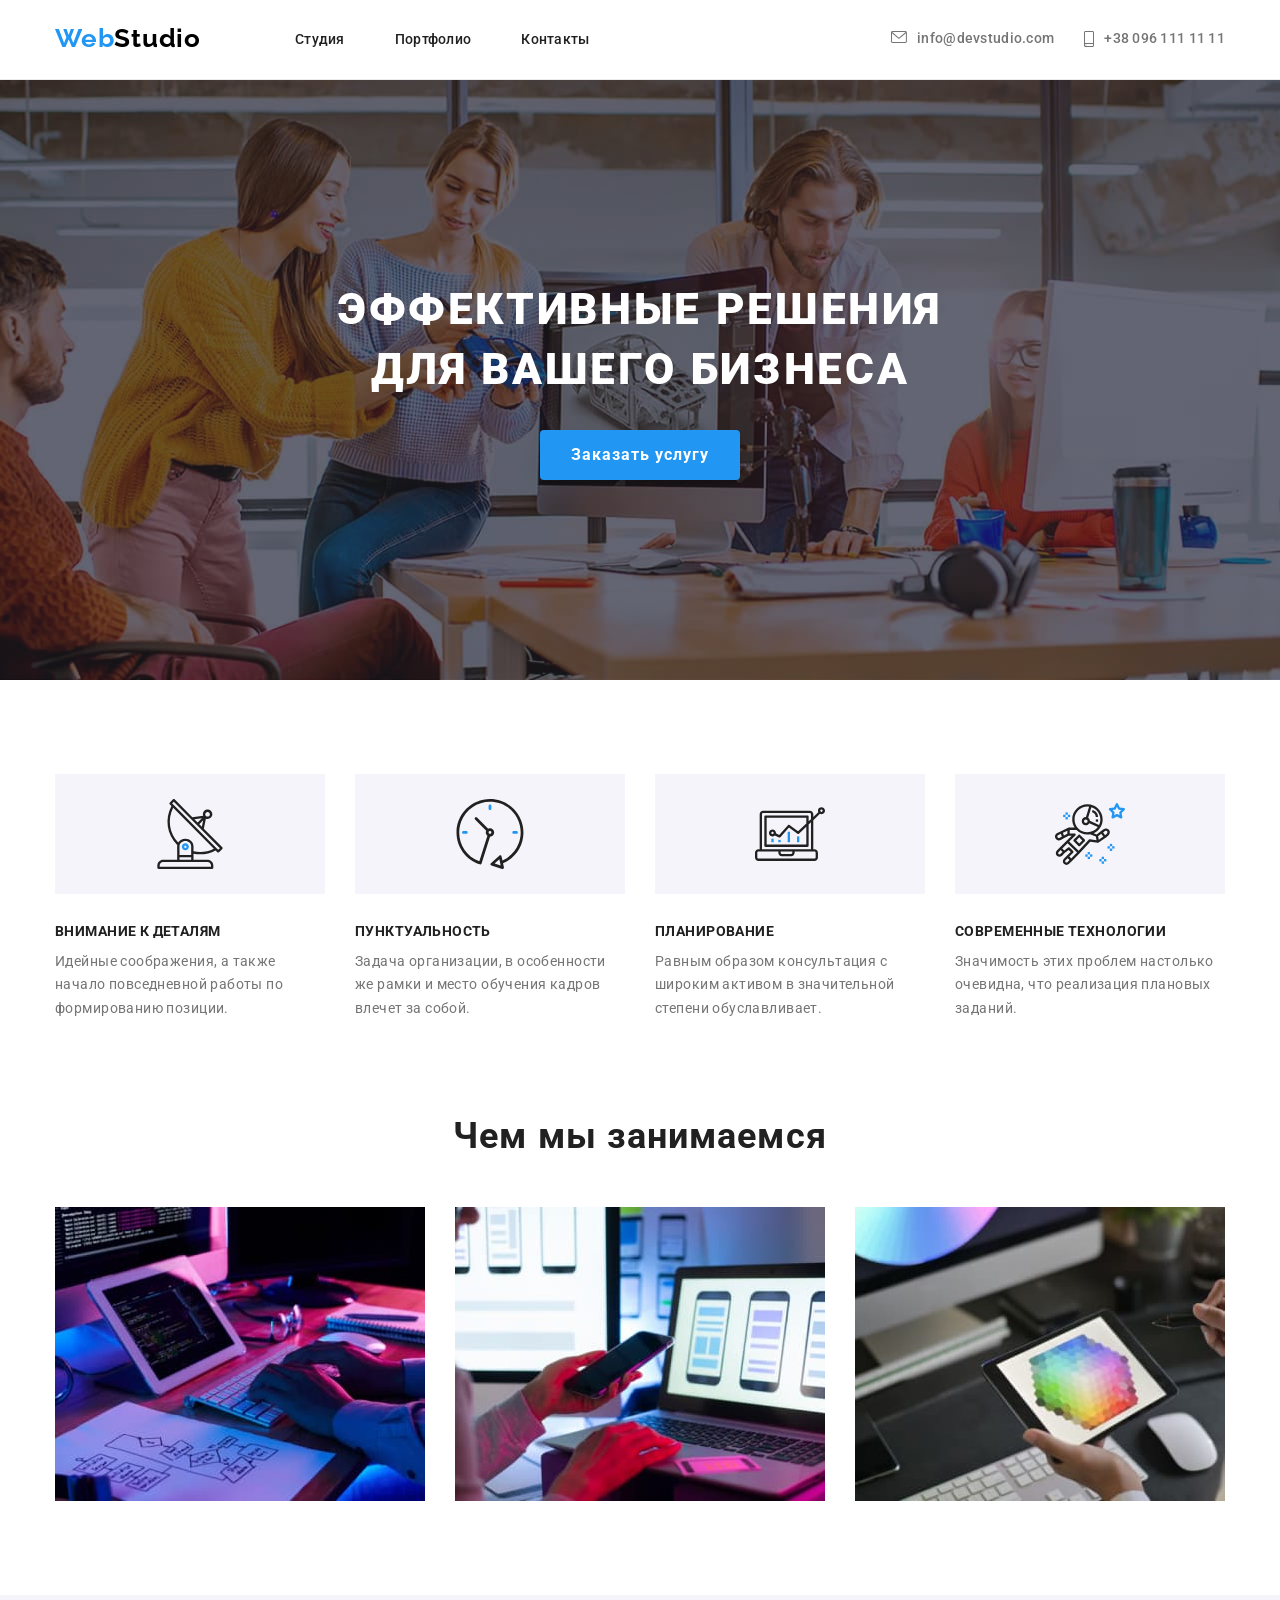
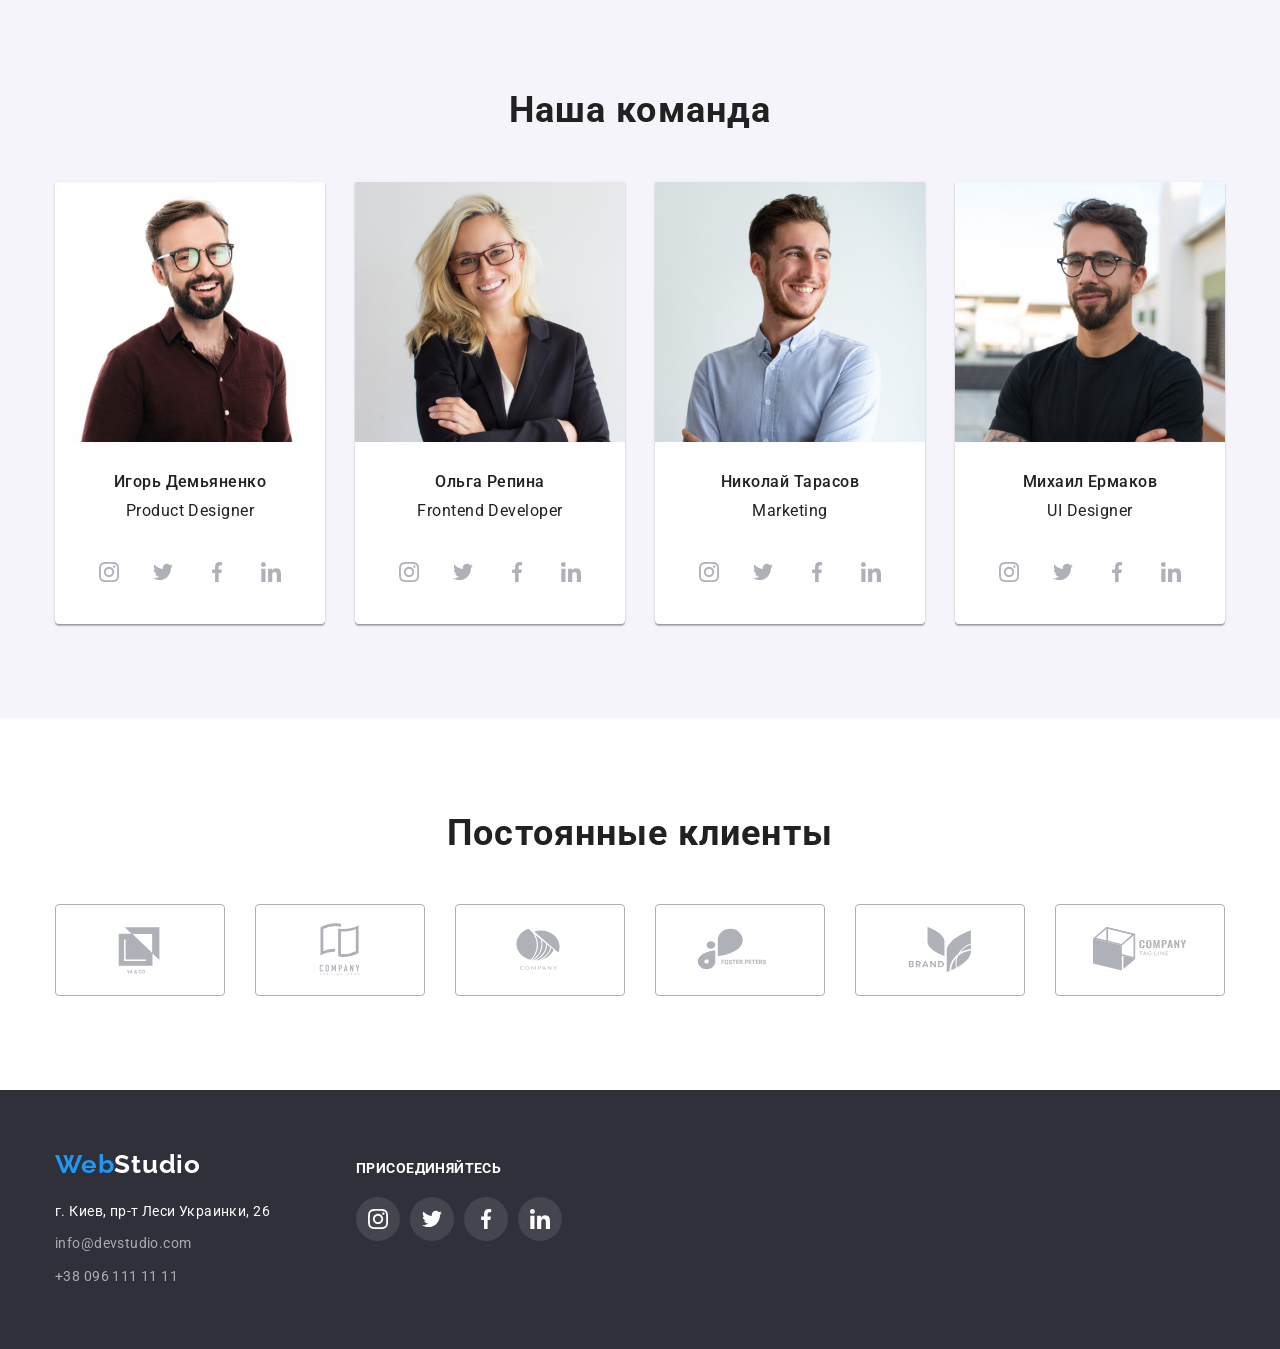
==== commit fe2cf23e: "Иконки хедера" ====
--- a/index.html
+++ b/index.html
@@ -25,13 +25,13 @@
             </nav>
             <!-- Контакты -->
             <ul class="contacts list">
-                <li class="contacts-item link"><a class="contacts-link" href="mailto:info@devstudio.com">
-                    <svg class="contacts-icon" widht="16" height="12">
+                <li class="contacts-item link"><a class="contacts-email" href="mailto:info@devstudio.com">
+                    <svg class="contacts-icon-email" widht="16" height="12">
                         <use href="./images/symbol-defs.svg#icon-email"></use>
                     </svg>
                     info@devstudio.com</a></li>
-                <li class="contacts-item link"><a class="contacts-link" href="tel:+380961111111">
-                    <svg class="contacts-icon" widht="10" height="16">
+                <li class="contacts-item link"><a class="contacts-tel" href="tel:+380961111111">
+                    <svg class="contacts-icon-tel" widht="10" height="16">
                         <use href="./images/symbol-defs.svg#icon-smartphone"></use>
                     </svg>
                     +38 096 111 11 11</a></li>
--- a/css/styles.css
+++ b/css/styles.css
@@ -90,7 +90,7 @@
     color: var(--color-accent);
 }
 
-.nav-link, .contacts-link {
+.nav-link {
     text-decoration: none;
 }
 
@@ -110,22 +110,56 @@
     margin-right: 50px;
 }
 
+
+
 .contacts {
     display: flex;
+    align-items: center;
+    margin-right: 0;
     margin-left: auto;
-
-}
-
-.contacts-link {
+}
+
+.contacts-item:first-child{
+    margin-right: 30px;
+}
+
+.contacts-email, .contacts-tel {
+    text-decoration: none;
     color: var(--second-text-color);
     font-weight: 500;
     font-size: 14px;
     line-height: 1.14;
     letter-spacing: 0.02em;
-}
-
-.contacts-item:first-child {
-    margin-right: 50px;
+    display: flex;
+    fill: var(--second-text-color);
+}
+
+.contacts-icon-email {
+    width: 16px;
+    height: 12px;
+    margin-right: 10px;
+}
+
+.contacts-icon-tel {
+    width: 10px;
+    height: 16px;
+    margin-right: 10px;
+}
+
+.contacts-email:hover {
+    color: var(--color-accent);
+}
+
+.contacts-email:hover .contacts-icon-email{
+    fill: var(--color-accent)
+}
+
+.contacts-tel:hover {
+    color: var(--color-accent);
+}
+
+.contacts-tel:hover .contacts-icon-tel{
+    fill: var(--color-accent)
 }
 
 
@@ -138,10 +172,12 @@
     background-image: 
     linear-gradient(rgba(47, 48, 58, 0.4), rgba(47, 48, 58, 0.4)), 
     url(../images/hero_bgimg.jpg);
+    display: flex;
     background-repeat: no-repeat;
     background-size: cover;
-    min-width: 1600px;
+    max-width: 1600px;
     background-position: center;
+    margin: auto;
 }
 
 
@@ -367,7 +403,11 @@
     border: 1px solid #AFB1B8;
     box-sizing: border-box;
     border-radius: 4px;
-    display: block;
+    display: flex;
+    justify-content: center;
+    align-content: center;
+    align-items: center;
+    fill: #AFB1B8;
 }
 
 .clients-item:not(:last-child) {
@@ -378,7 +418,7 @@
     fill: #AFB1B8;
 }
 
-.clients-link:hover .team-soc-logo{
+.clients-link:hover, .clients-link:focus{
     fill: var(--color-accent);
     border: 1px solid var(--color-accent);
 }
